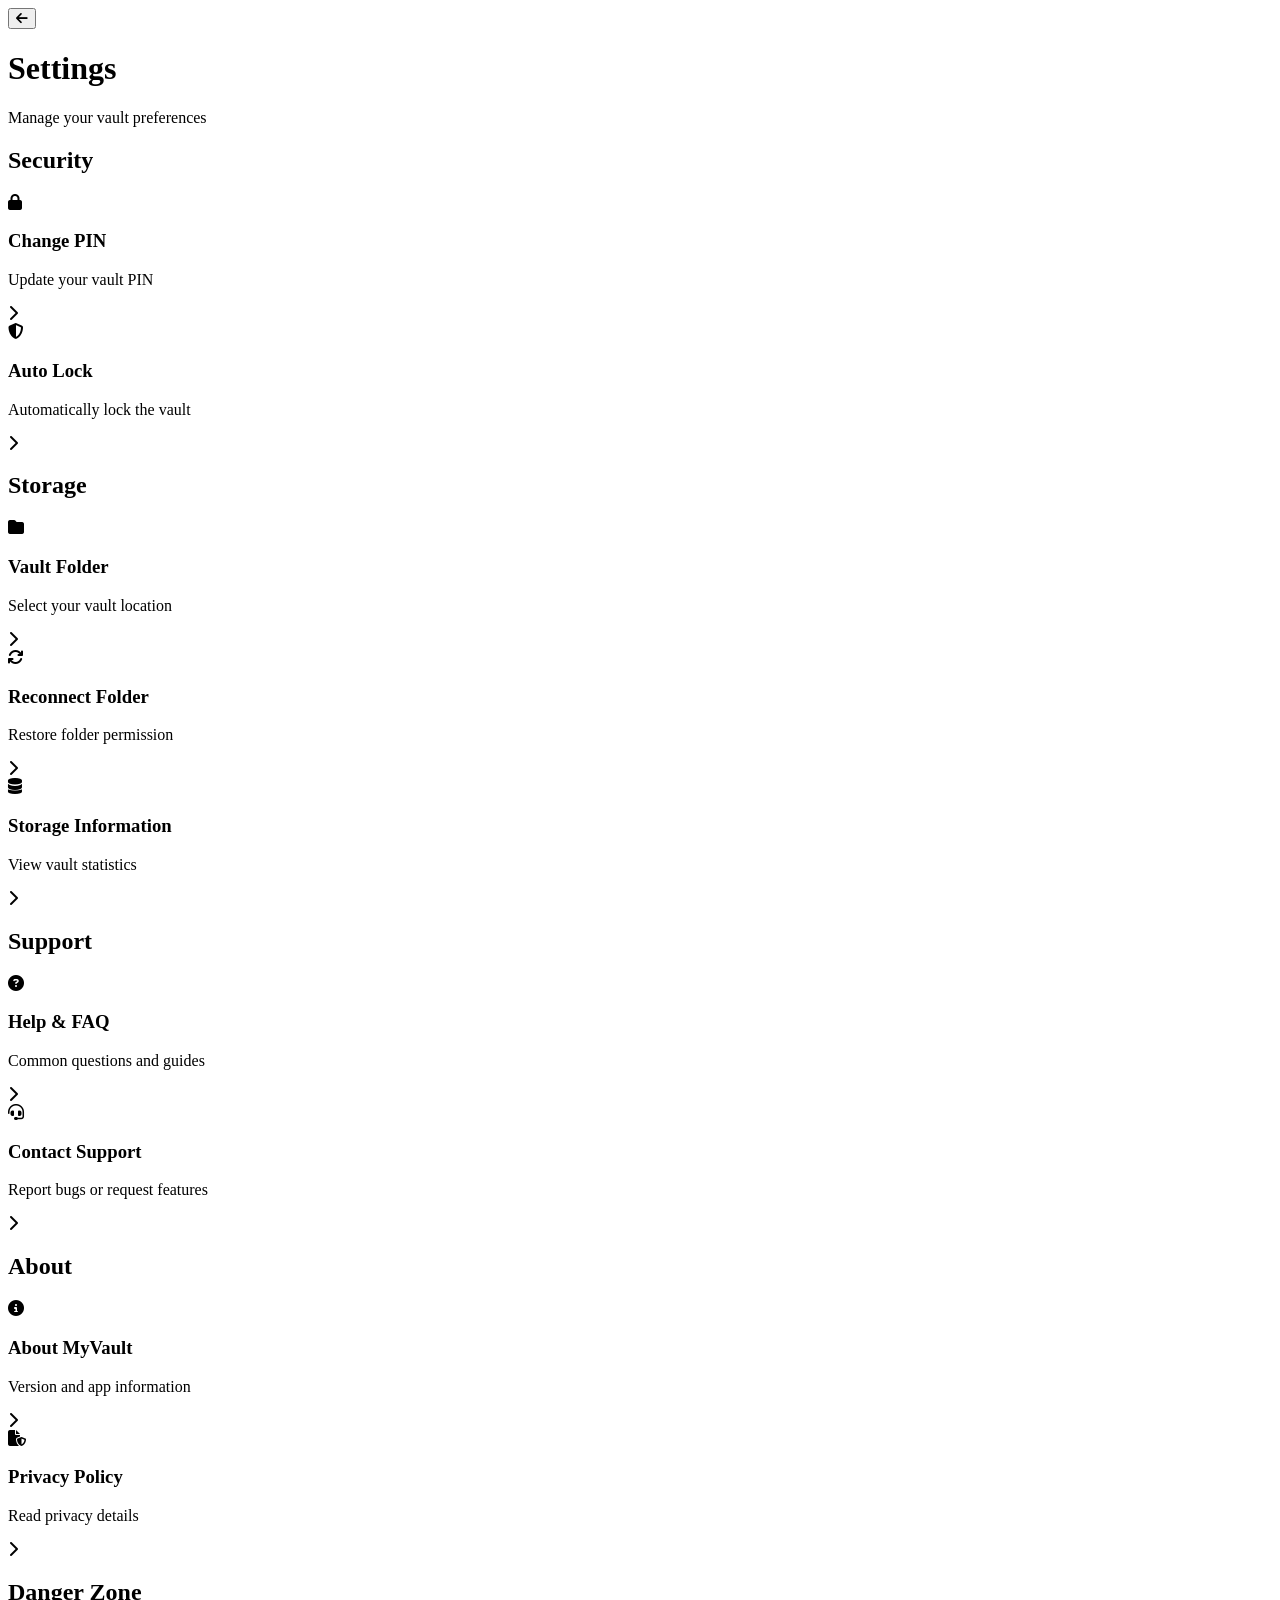
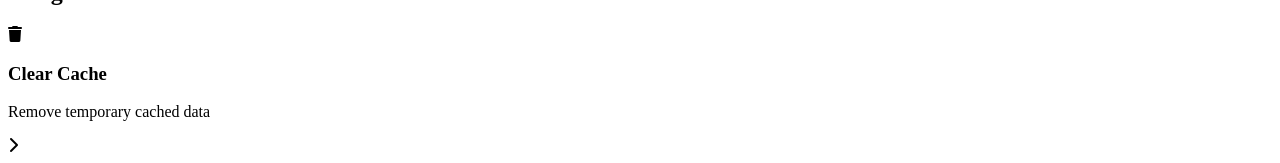
==== settings.html @ fff53c76 "Add files via upload" ====
<!DOCTYPE html>
<html lang="en">
<head>
    <meta charset="UTF-8">
    <meta name="viewport" content="width=device-width, initial-scale=1.0">
    <title>Settings - MyVault</title>

    <link rel="stylesheet"
        href="https://cdnjs.cloudflare.com/ajax/libs/font-awesome/6.7.2/css/all.min.css">

    <link rel="stylesheet"
href="../assets/css/settings.css">
</head>
<body>

<header class="settings-header">

    <button class="back-btn" id="backBtn">
        <i class="fa-solid fa-arrow-left"></i>
    </button>

    <div class="header-content">
        <h1>Settings</h1>
        <p>Manage your vault preferences</p>
    </div>

</header>

<main class="settings-container">

    <!-- Security -->

    <section class="settings-section">

        <h2>Security</h2>

        <div class="setting-card" data-action="change-pin">
            <div class="setting-icon">
                <i class="fa-solid fa-lock"></i>
            </div>

            <div class="setting-info">
                <h3>Change PIN</h3>
                <p>Update your vault PIN</p>
            </div>

            <div class="setting-arrow">
                <i class="fa-solid fa-chevron-right"></i>
            </div>
        </div>

        <div class="setting-card" data-action="auto-lock">
            <div class="setting-icon">
                <i class="fa-solid fa-shield-halved"></i>
            </div>

            <div class="setting-info">
                <h3>Auto Lock</h3>
                <p>Automatically lock the vault</p>
            </div>

            <div class="setting-arrow">
                <i class="fa-solid fa-chevron-right"></i>
            </div>
        </div>

    </section>

    <!-- Storage -->

    <section class="settings-section">

        <h2>Storage</h2>

        <div class="setting-card" data-action="folder">
            <div class="setting-icon">
                <i class="fa-solid fa-folder"></i>
            </div>

            <div class="setting-info">
                <h3>Vault Folder</h3>
                <p>Select your vault location</p>
            </div>

            <div class="setting-arrow">
                <i class="fa-solid fa-chevron-right"></i>
            </div>
        </div>

        <div class="setting-card" data-action="reconnect">
            <div class="setting-icon">
                <i class="fa-solid fa-arrows-rotate"></i>
            </div>

            <div class="setting-info">
                <h3>Reconnect Folder</h3>
                <p>Restore folder permission</p>
            </div>

            <div class="setting-arrow">
                <i class="fa-solid fa-chevron-right"></i>
            </div>
        </div>

        <div class="setting-card" data-action="storage-info">
            <div class="setting-icon">
                <i class="fa-solid fa-database"></i>
            </div>

            <div class="setting-info">
                <h3>Storage Information</h3>
                <p>View vault statistics</p>
            </div>

            <div class="setting-arrow">
                <i class="fa-solid fa-chevron-right"></i>
            </div>
        </div>

    </section>

    <!-- Support -->

    <section class="settings-section">

        <h2>Support</h2>

        <div class="setting-card" data-action="help">
            <div class="setting-icon">
                <i class="fa-solid fa-circle-question"></i>
            </div>

            <div class="setting-info">
                <h3>Help & FAQ</h3>
                <p>Common questions and guides</p>
            </div>

            <div class="setting-arrow">
                <i class="fa-solid fa-chevron-right"></i>
            </div>
        </div>

        <div class="setting-card" data-action="contact">
            <div class="setting-icon">
                <i class="fa-solid fa-headset"></i>
            </div>

            <div class="setting-info">
                <h3>Contact Support</h3>
                <p>Report bugs or request features</p>
            </div>

            <div class="setting-arrow">
                <i class="fa-solid fa-chevron-right"></i>
            </div>
        </div>

    </section>

    <!-- About -->

    <section class="settings-section">

        <h2>About</h2>

        <div class="setting-card" data-action="about">
            <div class="setting-icon">
                <i class="fa-solid fa-circle-info"></i>
            </div>

            <div class="setting-info">
                <h3>About MyVault</h3>
                <p>Version and app information</p>
            </div>

            <div class="setting-arrow">
                <i class="fa-solid fa-chevron-right"></i>
            </div>
        </div>

        <div class="setting-card" data-action="privacy">
            <div class="setting-icon">
                <i class="fa-solid fa-file-shield"></i>
            </div>

            <div class="setting-info">
                <h3>Privacy Policy</h3>
                <p>Read privacy details</p>
            </div>

            <div class="setting-arrow">
                <i class="fa-solid fa-chevron-right"></i>
            </div>
        </div>

    </section>

    <!-- Danger -->

    <section class="settings-section">

        <h2>Danger Zone</h2>

        <div class="setting-card danger-card"
            data-action="clear-cache">

            <div class="setting-icon danger-icon">
                <i class="fa-solid fa-trash"></i>
            </div>

            <div class="setting-info">
                <h3>Clear Cache</h3>
                <p>Remove temporary cached data</p>
            </div>

            <div class="setting-arrow">
                <i class="fa-solid fa-chevron-right"></i>
            </div>

        </div>

    </section>

</main>

<script src="../assets/js/settings.js"></script>

</body>
</html>
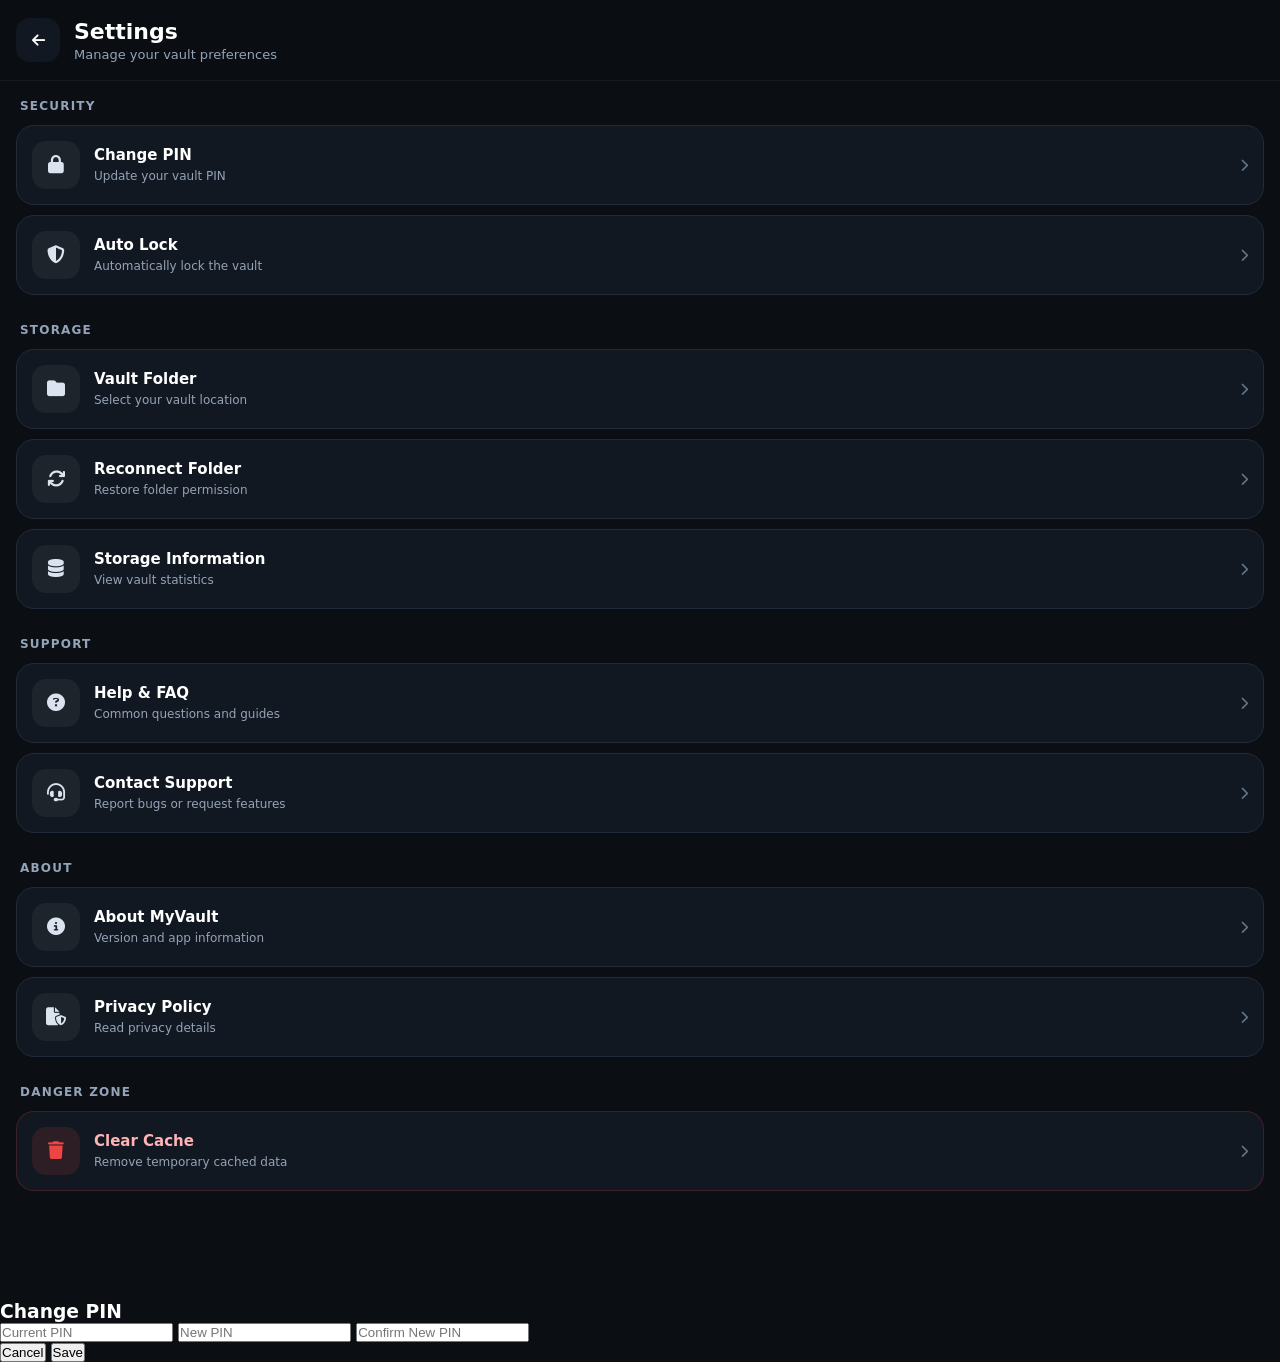
==== commit 111cafe9: "Update settings.html" ====
--- a/settings.html
+++ b/settings.html
@@ -223,7 +223,49 @@
 
 </main>
 
+<!-- Change PIN Modal -->
+
+<div id="changePinModal" class="modal">
+
+    <div class="modal-content">
+
+        <h3>Change PIN</h3>
+
+        <input
+            id="currentPin"
+            type="password"
+            maxlength="4"
+            placeholder="Current PIN">
+
+        <input
+            id="newPin"
+            type="password"
+            maxlength="4"
+            placeholder="New PIN">
+
+        <input
+            id="confirmNewPin"
+            type="password"
+            maxlength="4"
+            placeholder="Confirm New PIN">
+
+        <div class="modal-actions">
+
+            <button id="cancelPinBtn">
+                Cancel
+            </button>
+
+            <button id="savePinBtn">
+                Save
+            </button>
+
+        </div>
+
+    </div>
+
+</div>
+
 <script src="../assets/js/settings.js"></script>
 
 </body>
-</html>+</html>
--- a/assets/css/settings.css
+++ b/assets/css/settings.css
@@ -0,0 +1,265 @@
+/* =========================
+   SETTINGS PAGE
+========================= */
+
+:root{
+    --bg:#0b0f14;
+    --card:#121821;
+    --card-hover:#18212c;
+
+    --border:#222b38;
+
+    --text:#ffffff;
+    --text-secondary:#94a3b8;
+
+    --accent:#3b82f6;
+
+    --danger:#ef4444;
+
+    --radius:18px;
+}
+
+*{
+    margin:0;
+    padding:0;
+    box-sizing:border-box;
+    -webkit-tap-highlight-color:transparent;
+}
+
+body{
+    background:var(--bg);
+    color:var(--text);
+
+    font-family:
+        Inter,
+        system-ui,
+        sans-serif;
+
+    min-height:100vh;
+}
+
+/* =========================
+   HEADER
+========================= */
+
+.settings-header{
+    position:sticky;
+    top:0;
+    z-index:100;
+
+    display:flex;
+    align-items:center;
+    gap:14px;
+
+    padding:18px 16px;
+
+    background:
+        rgba(11,15,20,.92);
+
+    backdrop-filter:blur(18px);
+
+    border-bottom:
+        1px solid rgba(255,255,255,.05);
+}
+
+.back-btn{
+    width:44px;
+    height:44px;
+
+    border:none;
+    outline:none;
+
+    border-radius:14px;
+
+    background:var(--card);
+
+    color:var(--text);
+
+    font-size:15px;
+
+    cursor:pointer;
+
+    transition:.2s;
+}
+
+.back-btn:active{
+    transform:scale(.95);
+}
+
+.header-content h1{
+    font-size:22px;
+    font-weight:700;
+}
+
+.header-content p{
+    margin-top:3px;
+
+    font-size:13px;
+
+    color:var(--text-secondary);
+}
+
+/* =========================
+   CONTAINER
+========================= */
+
+.settings-container{
+    padding:18px 16px 40px;
+}
+
+/* =========================
+   SECTION
+========================= */
+
+.settings-section{
+    margin-bottom:28px;
+}
+
+.settings-section h2{
+    font-size:12px;
+
+    color:var(--text-secondary);
+
+    text-transform:uppercase;
+
+    letter-spacing:1.2px;
+
+    margin-bottom:12px;
+
+    padding-left:4px;
+}
+
+/* =========================
+   CARD
+========================= */
+
+.setting-card{
+    display:flex;
+    align-items:center;
+    gap:14px;
+
+    background:var(--card);
+
+    border:1px solid var(--border);
+
+    border-radius:18px;
+
+    padding:15px;
+
+    margin-bottom:10px;
+
+    cursor:pointer;
+
+    transition:.25s;
+}
+
+.setting-card:active{
+    transform:scale(.985);
+}
+
+.setting-card:hover{
+    background:var(--card-hover);
+}
+
+/* =========================
+   ICON
+========================= */
+
+.setting-icon{
+    width:48px;
+    height:48px;
+
+    flex-shrink:0;
+
+    display:flex;
+    align-items:center;
+    justify-content:center;
+
+    border-radius:14px;
+
+    background:
+        rgba(255,255,255,.05);
+}
+
+.setting-icon i{
+    font-size:18px;
+    color:#dbe4ee;
+}
+
+/* =========================
+   CONTENT
+========================= */
+
+.setting-info{
+    flex:1;
+    min-width:0;
+}
+
+.setting-info h3{
+    font-size:15px;
+    font-weight:600;
+}
+
+.setting-info p{
+    margin-top:4px;
+
+    font-size:12px;
+
+    line-height:1.4;
+
+    color:var(--text-secondary);
+}
+
+/* =========================
+   ARROW
+========================= */
+
+.setting-arrow{
+    color:#64748b;
+
+    font-size:13px;
+
+    transition:.25s;
+}
+
+.setting-card:hover .setting-arrow{
+    transform:translateX(4px);
+}
+
+/* =========================
+   DANGER ZONE
+========================= */
+
+.danger-card{
+    border-color:
+        rgba(239,68,68,.20);
+}
+
+.danger-card .setting-info h3{
+    color:#ffb4b4;
+}
+
+.danger-icon{
+    background:
+        rgba(239,68,68,.12);
+}
+
+.danger-icon i{
+    color:var(--danger);
+}
+
+/* =========================
+   CARD SEPARATION
+========================= */
+
+.settings-section .setting-card:last-child{
+    margin-bottom:0;
+}
+
+/* =========================
+   BOTTOM SAFE SPACE
+========================= */
+
+.settings-section:last-child{
+    margin-bottom:70px;
+}
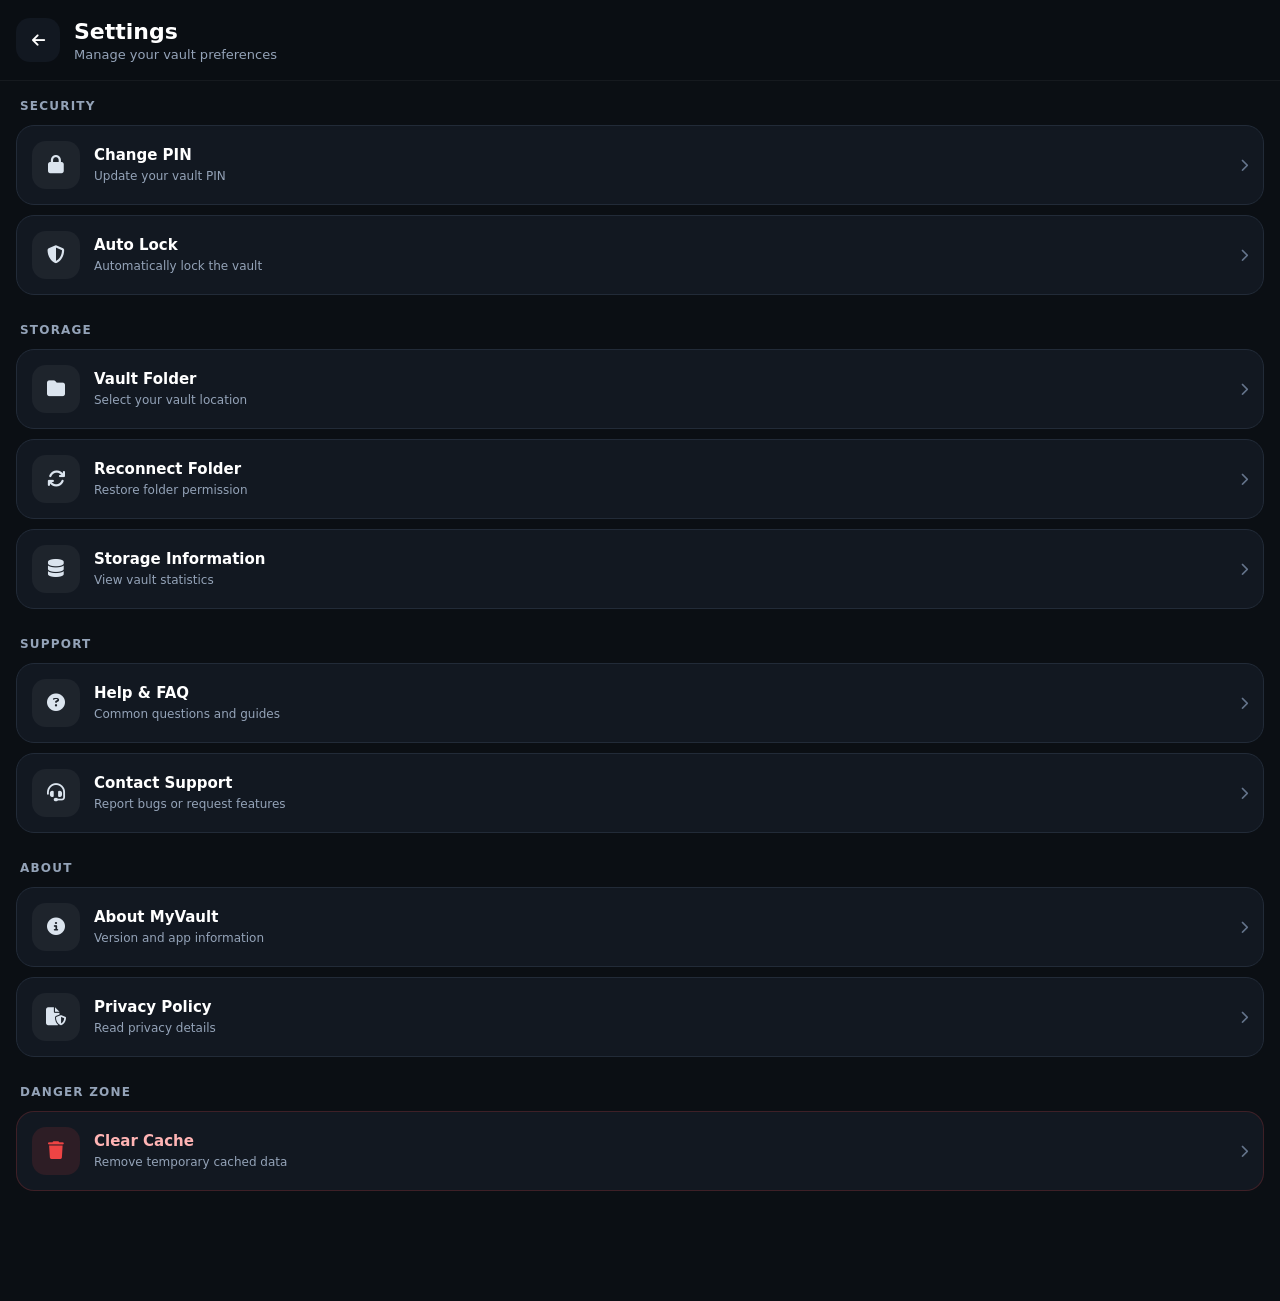
==== commit 7d8d1e97: "Update settings.html" ====
--- a/settings.html
+++ b/settings.html
@@ -1,271 +1,317 @@
 <!DOCTYPE html>
 <html lang="en">
+
 <head>
     <meta charset="UTF-8">
     <meta name="viewport" content="width=device-width, initial-scale=1.0">
     <title>Settings - MyVault</title>
 
-    <link rel="stylesheet"
-        href="https://cdnjs.cloudflare.com/ajax/libs/font-awesome/6.7.2/css/all.min.css">
-
-    <link rel="stylesheet"
-href="../assets/css/settings.css">
+    <link rel="stylesheet" href="https://cdnjs.cloudflare.com/ajax/libs/font-awesome/6.7.2/css/all.min.css">
+
+    <link rel="stylesheet" href="../assets/css/settings.css">
 </head>
+
 <body>
 
-<header class="settings-header">
-
-    <button class="back-btn" id="backBtn">
-        <i class="fa-solid fa-arrow-left"></i>
-    </button>
-
-    <div class="header-content">
-        <h1>Settings</h1>
-        <p>Manage your vault preferences</p>
+    <header class="settings-header">
+
+        <button class="back-btn" id="backBtn">
+            <i class="fa-solid fa-arrow-left"></i>
+        </button>
+
+        <div class="header-content">
+            <h1>Settings</h1>
+            <p>Manage your vault preferences</p>
+        </div>
+
+    </header>
+
+    <main class="settings-container">
+
+        <!-- Security -->
+
+        <section class="settings-section">
+
+            <h2>Security</h2>
+
+            <div class="setting-card" data-action="change-pin">
+                <div class="setting-icon">
+                    <i class="fa-solid fa-lock"></i>
+                </div>
+
+                <div class="setting-info">
+                    <h3>Change PIN</h3>
+                    <p>Update your vault PIN</p>
+                </div>
+
+                <div class="setting-arrow">
+                    <i class="fa-solid fa-chevron-right"></i>
+                </div>
+            </div>
+
+            <div class="setting-card" data-action="auto-lock">
+                <div class="setting-icon">
+                    <i class="fa-solid fa-shield-halved"></i>
+                </div>
+
+                <div class="setting-info">
+                    <h3>Auto Lock</h3>
+                    <p>Automatically lock the vault</p>
+                </div>
+
+                <div class="setting-arrow">
+                    <i class="fa-solid fa-chevron-right"></i>
+                </div>
+            </div>
+
+        </section>
+
+        <!-- Storage -->
+
+        <section class="settings-section">
+
+            <h2>Storage</h2>
+
+            <div class="setting-card" data-action="folder">
+                <div class="setting-icon">
+                    <i class="fa-solid fa-folder"></i>
+                </div>
+
+                <div class="setting-info">
+                    <h3>Vault Folder</h3>
+                    <p>Select your vault location</p>
+                </div>
+
+                <div class="setting-arrow">
+                    <i class="fa-solid fa-chevron-right"></i>
+                </div>
+            </div>
+
+            <div class="setting-card" data-action="reconnect">
+                <div class="setting-icon">
+                    <i class="fa-solid fa-arrows-rotate"></i>
+                </div>
+
+                <div class="setting-info">
+                    <h3>Reconnect Folder</h3>
+                    <p>Restore folder permission</p>
+                </div>
+
+                <div class="setting-arrow">
+                    <i class="fa-solid fa-chevron-right"></i>
+                </div>
+            </div>
+
+            <div class="setting-card" data-action="storage-info">
+                <div class="setting-icon">
+                    <i class="fa-solid fa-database"></i>
+                </div>
+
+                <div class="setting-info">
+                    <h3>Storage Information</h3>
+                    <p>View vault statistics</p>
+                </div>
+
+                <div class="setting-arrow">
+                    <i class="fa-solid fa-chevron-right"></i>
+                </div>
+            </div>
+
+        </section>
+
+        <!-- Support -->
+
+        <section class="settings-section">
+
+            <h2>Support</h2>
+
+            <div class="setting-card" data-action="help">
+                <div class="setting-icon">
+                    <i class="fa-solid fa-circle-question"></i>
+                </div>
+
+                <div class="setting-info">
+                    <h3>Help & FAQ</h3>
+                    <p>Common questions and guides</p>
+                </div>
+
+                <div class="setting-arrow">
+                    <i class="fa-solid fa-chevron-right"></i>
+                </div>
+            </div>
+
+            <div class="setting-card" data-action="contact">
+                <div class="setting-icon">
+                    <i class="fa-solid fa-headset"></i>
+                </div>
+
+                <div class="setting-info">
+                    <h3>Contact Support</h3>
+                    <p>Report bugs or request features</p>
+                </div>
+
+                <div class="setting-arrow">
+                    <i class="fa-solid fa-chevron-right"></i>
+                </div>
+            </div>
+
+        </section>
+
+        <!-- About -->
+
+        <section class="settings-section">
+
+            <h2>About</h2>
+
+            <div class="setting-card" data-action="about">
+                <div class="setting-icon">
+                    <i class="fa-solid fa-circle-info"></i>
+                </div>
+
+                <div class="setting-info">
+                    <h3>About MyVault</h3>
+                    <p>Version and app information</p>
+                </div>
+
+                <div class="setting-arrow">
+                    <i class="fa-solid fa-chevron-right"></i>
+                </div>
+            </div>
+
+            <div class="setting-card" data-action="privacy">
+                <div class="setting-icon">
+                    <i class="fa-solid fa-file-shield"></i>
+                </div>
+
+                <div class="setting-info">
+                    <h3>Privacy Policy</h3>
+                    <p>Read privacy details</p>
+                </div>
+
+                <div class="setting-arrow">
+                    <i class="fa-solid fa-chevron-right"></i>
+                </div>
+            </div>
+
+        </section>
+
+        <!-- Danger -->
+
+        <section class="settings-section">
+
+            <h2>Danger Zone</h2>
+
+            <div class="setting-card danger-card" data-action="clear-cache">
+
+                <div class="setting-icon danger-icon">
+                    <i class="fa-solid fa-trash"></i>
+                </div>
+
+                <div class="setting-info">
+                    <h3>Clear Cache</h3>
+                    <p>Remove temporary cached data</p>
+                </div>
+
+                <div class="setting-arrow">
+                    <i class="fa-solid fa-chevron-right"></i>
+                </div>
+
+            </div>
+
+        </section>
+
+    </main>
+
+    <!-- Change PIN Modal -->
+
+    <div id="changePinModal" class="modal">
+
+        <div class="modal-content">
+
+            <h3>Change PIN</h3>
+
+            <input id="currentPin" type="password" maxlength="4" placeholder="Current PIN">
+
+            <input id="newPin" type="password" maxlength="4" placeholder="New PIN">
+
+            <input id="confirmNewPin" type="password" maxlength="4" placeholder="Confirm New PIN">
+
+            <div class="modal-actions">
+
+                <button id="cancelPinBtn">
+                    Cancel
+                </button>
+
+                <button id="savePinBtn">
+                    Save
+                </button>
+
+            </div>
+
+        </div>
+
     </div>
 
-</header>
-
-<main class="settings-container">
-
-    <!-- Security -->
-
-    <section class="settings-section">
-
-        <h2>Security</h2>
-
-        <div class="setting-card" data-action="change-pin">
-            <div class="setting-icon">
-                <i class="fa-solid fa-lock"></i>
-            </div>
-
-            <div class="setting-info">
-                <h3>Change PIN</h3>
-                <p>Update your vault PIN</p>
-            </div>
-
-            <div class="setting-arrow">
-                <i class="fa-solid fa-chevron-right"></i>
-            </div>
+    <!-- Auto Lock Modal -->
+
+    <div id="autoLockModal" class="modal">
+
+        <div class="modal-content">
+
+            <h3>Auto Lock</h3>
+
+            <div class="auto-lock-options">
+
+                <label>
+                    <input type="radio" name="autoLock" value="off">
+                    Off
+                </label>
+
+                <label>
+                    <input type="radio" name="autoLock" value="5">
+                    5 Minutes
+                </label>
+
+                <label>
+                    <input type="radio" name="autoLock" value="10">
+                    10 Minutes
+                </label>
+
+                <label>
+                    <input type="radio" name="autoLock" value="15">
+                    15 Minutes
+                </label>
+
+                <label>
+                    <input type="radio" name="autoLock" value="30">
+                    30 Minutes
+                </label>
+
+                <label>
+                    <input type="radio" name="autoLock" value="60">
+                    1 Hour
+                </label>
+
+            </div>
+
+            <div class="modal-actions">
+
+                <button id="cancelAutoLockBtn">
+                    Cancel
+                </button>
+
+                <button id="saveAutoLockBtn">
+                    Save
+                </button>
+
+            </div>
+
         </div>
 
-        <div class="setting-card" data-action="auto-lock">
-            <div class="setting-icon">
-                <i class="fa-solid fa-shield-halved"></i>
-            </div>
-
-            <div class="setting-info">
-                <h3>Auto Lock</h3>
-                <p>Automatically lock the vault</p>
-            </div>
-
-            <div class="setting-arrow">
-                <i class="fa-solid fa-chevron-right"></i>
-            </div>
-        </div>
-
-    </section>
-
-    <!-- Storage -->
-
-    <section class="settings-section">
-
-        <h2>Storage</h2>
-
-        <div class="setting-card" data-action="folder">
-            <div class="setting-icon">
-                <i class="fa-solid fa-folder"></i>
-            </div>
-
-            <div class="setting-info">
-                <h3>Vault Folder</h3>
-                <p>Select your vault location</p>
-            </div>
-
-            <div class="setting-arrow">
-                <i class="fa-solid fa-chevron-right"></i>
-            </div>
-        </div>
-
-        <div class="setting-card" data-action="reconnect">
-            <div class="setting-icon">
-                <i class="fa-solid fa-arrows-rotate"></i>
-            </div>
-
-            <div class="setting-info">
-                <h3>Reconnect Folder</h3>
-                <p>Restore folder permission</p>
-            </div>
-
-            <div class="setting-arrow">
-                <i class="fa-solid fa-chevron-right"></i>
-            </div>
-        </div>
-
-        <div class="setting-card" data-action="storage-info">
-            <div class="setting-icon">
-                <i class="fa-solid fa-database"></i>
-            </div>
-
-            <div class="setting-info">
-                <h3>Storage Information</h3>
-                <p>View vault statistics</p>
-            </div>
-
-            <div class="setting-arrow">
-                <i class="fa-solid fa-chevron-right"></i>
-            </div>
-        </div>
-
-    </section>
-
-    <!-- Support -->
-
-    <section class="settings-section">
-
-        <h2>Support</h2>
-
-        <div class="setting-card" data-action="help">
-            <div class="setting-icon">
-                <i class="fa-solid fa-circle-question"></i>
-            </div>
-
-            <div class="setting-info">
-                <h3>Help & FAQ</h3>
-                <p>Common questions and guides</p>
-            </div>
-
-            <div class="setting-arrow">
-                <i class="fa-solid fa-chevron-right"></i>
-            </div>
-        </div>
-
-        <div class="setting-card" data-action="contact">
-            <div class="setting-icon">
-                <i class="fa-solid fa-headset"></i>
-            </div>
-
-            <div class="setting-info">
-                <h3>Contact Support</h3>
-                <p>Report bugs or request features</p>
-            </div>
-
-            <div class="setting-arrow">
-                <i class="fa-solid fa-chevron-right"></i>
-            </div>
-        </div>
-
-    </section>
-
-    <!-- About -->
-
-    <section class="settings-section">
-
-        <h2>About</h2>
-
-        <div class="setting-card" data-action="about">
-            <div class="setting-icon">
-                <i class="fa-solid fa-circle-info"></i>
-            </div>
-
-            <div class="setting-info">
-                <h3>About MyVault</h3>
-                <p>Version and app information</p>
-            </div>
-
-            <div class="setting-arrow">
-                <i class="fa-solid fa-chevron-right"></i>
-            </div>
-        </div>
-
-        <div class="setting-card" data-action="privacy">
-            <div class="setting-icon">
-                <i class="fa-solid fa-file-shield"></i>
-            </div>
-
-            <div class="setting-info">
-                <h3>Privacy Policy</h3>
-                <p>Read privacy details</p>
-            </div>
-
-            <div class="setting-arrow">
-                <i class="fa-solid fa-chevron-right"></i>
-            </div>
-        </div>
-
-    </section>
-
-    <!-- Danger -->
-
-    <section class="settings-section">
-
-        <h2>Danger Zone</h2>
-
-        <div class="setting-card danger-card"
-            data-action="clear-cache">
-
-            <div class="setting-icon danger-icon">
-                <i class="fa-solid fa-trash"></i>
-            </div>
-
-            <div class="setting-info">
-                <h3>Clear Cache</h3>
-                <p>Remove temporary cached data</p>
-            </div>
-
-            <div class="setting-arrow">
-                <i class="fa-solid fa-chevron-right"></i>
-            </div>
-
-        </div>
-
-    </section>
-
-</main>
-
-<!-- Change PIN Modal -->
-
-<div id="changePinModal" class="modal">
-
-    <div class="modal-content">
-
-        <h3>Change PIN</h3>
-
-        <input
-            id="currentPin"
-            type="password"
-            maxlength="4"
-            placeholder="Current PIN">
-
-        <input
-            id="newPin"
-            type="password"
-            maxlength="4"
-            placeholder="New PIN">
-
-        <input
-            id="confirmNewPin"
-            type="password"
-            maxlength="4"
-            placeholder="Confirm New PIN">
-
-        <div class="modal-actions">
-
-            <button id="cancelPinBtn">
-                Cancel
-            </button>
-
-            <button id="savePinBtn">
-                Save
-            </button>
-
-        </div>
-
     </div>
 
-</div>
-
-<script src="../assets/js/settings.js"></script>
+    <script src="../assets/js/settings.js"></script>
 
 </body>
+
 </html>
--- a/assets/css/settings.css
+++ b/assets/css/settings.css
@@ -262,4 +262,94 @@
 
 .settings-section:last-child{
     margin-bottom:70px;
-}+}
+
+/* =========================
+   CHANGE PIN MODAL
+========================= */
+
+.modal{
+
+    position:fixed;
+    inset:0;
+
+    display:none;
+
+    align-items:center;
+    justify-content:center;
+
+    background:rgba(0,0,0,.75);
+
+    z-index:9999;
+}
+
+.modal.show{
+    display:flex;
+}
+
+.modal-content{
+
+    width:90%;
+    max-width:350px;
+
+    background:#121821;
+
+    border:1px solid #222b38;
+
+    border-radius:18px;
+
+    padding:20px;
+}
+
+.modal-content h3{
+
+    margin-bottom:16px;
+}
+
+.modal-content input{
+
+    width:100%;
+    height:50px;
+
+    margin-bottom:12px;
+
+    border:none;
+    outline:none;
+
+    border-radius:12px;
+
+    padding:0 14px;
+
+    background:#1b2432;
+
+    color:#fff;
+}
+
+.modal-actions{
+
+    display:flex;
+    gap:10px;
+}
+
+.modal-actions button{
+
+    flex:1;
+
+    height:48px;
+
+    border:none;
+
+    border-radius:12px;
+
+    color:white;
+
+    cursor:pointer;
+}
+
+#cancelPinBtn{
+    background:#374151;
+}
+
+#savePinBtn{
+    background:#2563eb;
+}
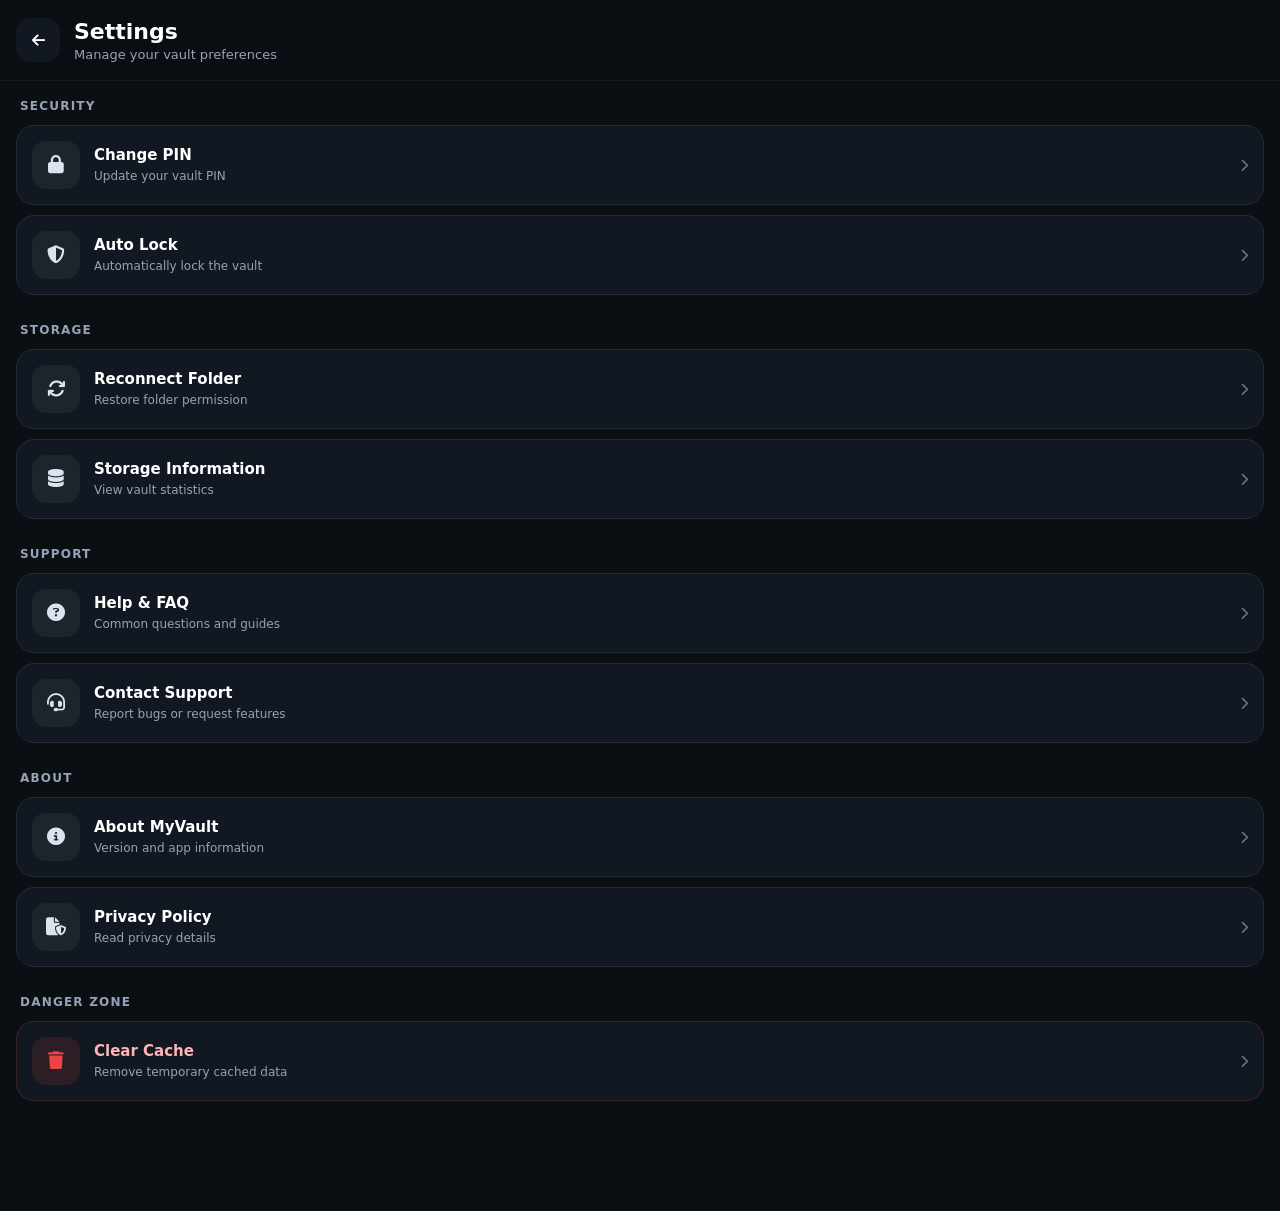
==== commit c26d5d77: "Update settings.html" ====
--- a/settings.html
+++ b/settings.html
@@ -72,21 +72,6 @@
 
             <h2>Storage</h2>
 
-            <div class="setting-card" data-action="folder">
-                <div class="setting-icon">
-                    <i class="fa-solid fa-folder"></i>
-                </div>
-
-                <div class="setting-info">
-                    <h3>Vault Folder</h3>
-                    <p>Select your vault location</p>
-                </div>
-
-                <div class="setting-arrow">
-                    <i class="fa-solid fa-chevron-right"></i>
-                </div>
-            </div>
-
             <div class="setting-card" data-action="reconnect">
                 <div class="setting-icon">
                     <i class="fa-solid fa-arrows-rotate"></i>
--- a/assets/css/settings.css
+++ b/assets/css/settings.css
@@ -353,3 +353,152 @@
 #savePinBtn{
     background:#2563eb;
 }
+
+
+/* =========================
+   AUTO LOCK
+========================= */
+
+.auto-lock-options {
+
+    display: flex;
+    flex-direction: column;
+
+    gap: 12px;
+
+    margin: 20px 0;
+}
+
+.auto-lock-options label {
+
+    display: flex;
+    align-items: center;
+
+    gap: 12px;
+
+    padding: 14px 16px;
+
+    background: rgba(255,255,255,.03);
+
+    border: 1px solid rgba(255,255,255,.06);
+
+    border-radius: 14px;
+
+    cursor: pointer;
+
+    transition: .25s ease;
+
+    color: #fff;
+
+    font-size: 15px;
+}
+
+.auto-lock-options label:hover {
+
+    background: rgba(37,99,235,.08);
+
+    border-color: rgba(59,130,246,.35);
+
+    box-shadow:
+        0 0 10px rgba(59,130,246,.15);
+}
+
+.auto-lock-options input[type="radio"] {
+
+    width: 18px;
+    height: 18px;
+
+    margin: 0;
+
+    accent-color: #2563eb;
+
+    flex-shrink: 0;
+}
+
+/* =========================
+   MODAL ACTIONS
+========================= */
+
+.modal-actions {
+
+    display: flex;
+
+    gap: 12px;
+
+    margin-top: 20px;
+}
+
+.modal-actions button {
+
+    flex: 1;
+
+    height: 50px;
+
+    border-radius: 14px;
+
+    border: none;
+
+    color: #fff;
+
+    font-weight: 600;
+
+    cursor: pointer;
+
+    transition: .25s ease;
+}
+
+/* Cancel */
+
+#cancelAutoLockBtn {
+
+    background: #374151;
+
+    border: 1px solid #4b5563;
+
+    box-shadow: none;
+}
+
+#cancelAutoLockBtn:hover {
+
+    background: #4b5563;
+
+    border-color: #6b7280;
+}
+
+#cancelAutoLockBtn:active {
+
+    transform: scale(.97);
+}
+
+/* Save */
+
+#saveAutoLockBtn {
+
+    background:
+        linear-gradient(
+            180deg,
+            #2563eb,
+            #1d4ed8
+        );
+
+    border: 1px solid rgba(96,165,250,.6);
+
+    box-shadow:
+        0 0 12px rgba(59,130,246,.35),
+        inset 0 1px 0 rgba(255,255,255,.15);
+}
+
+#saveAutoLockBtn:hover {
+
+    border-color:
+        rgba(147,197,253,.9);
+
+    box-shadow:
+        0 0 18px rgba(59,130,246,.55),
+        0 0 30px rgba(59,130,246,.25);
+}
+
+#saveAutoLockBtn:active {
+
+    transform: scale(.97);
+}
